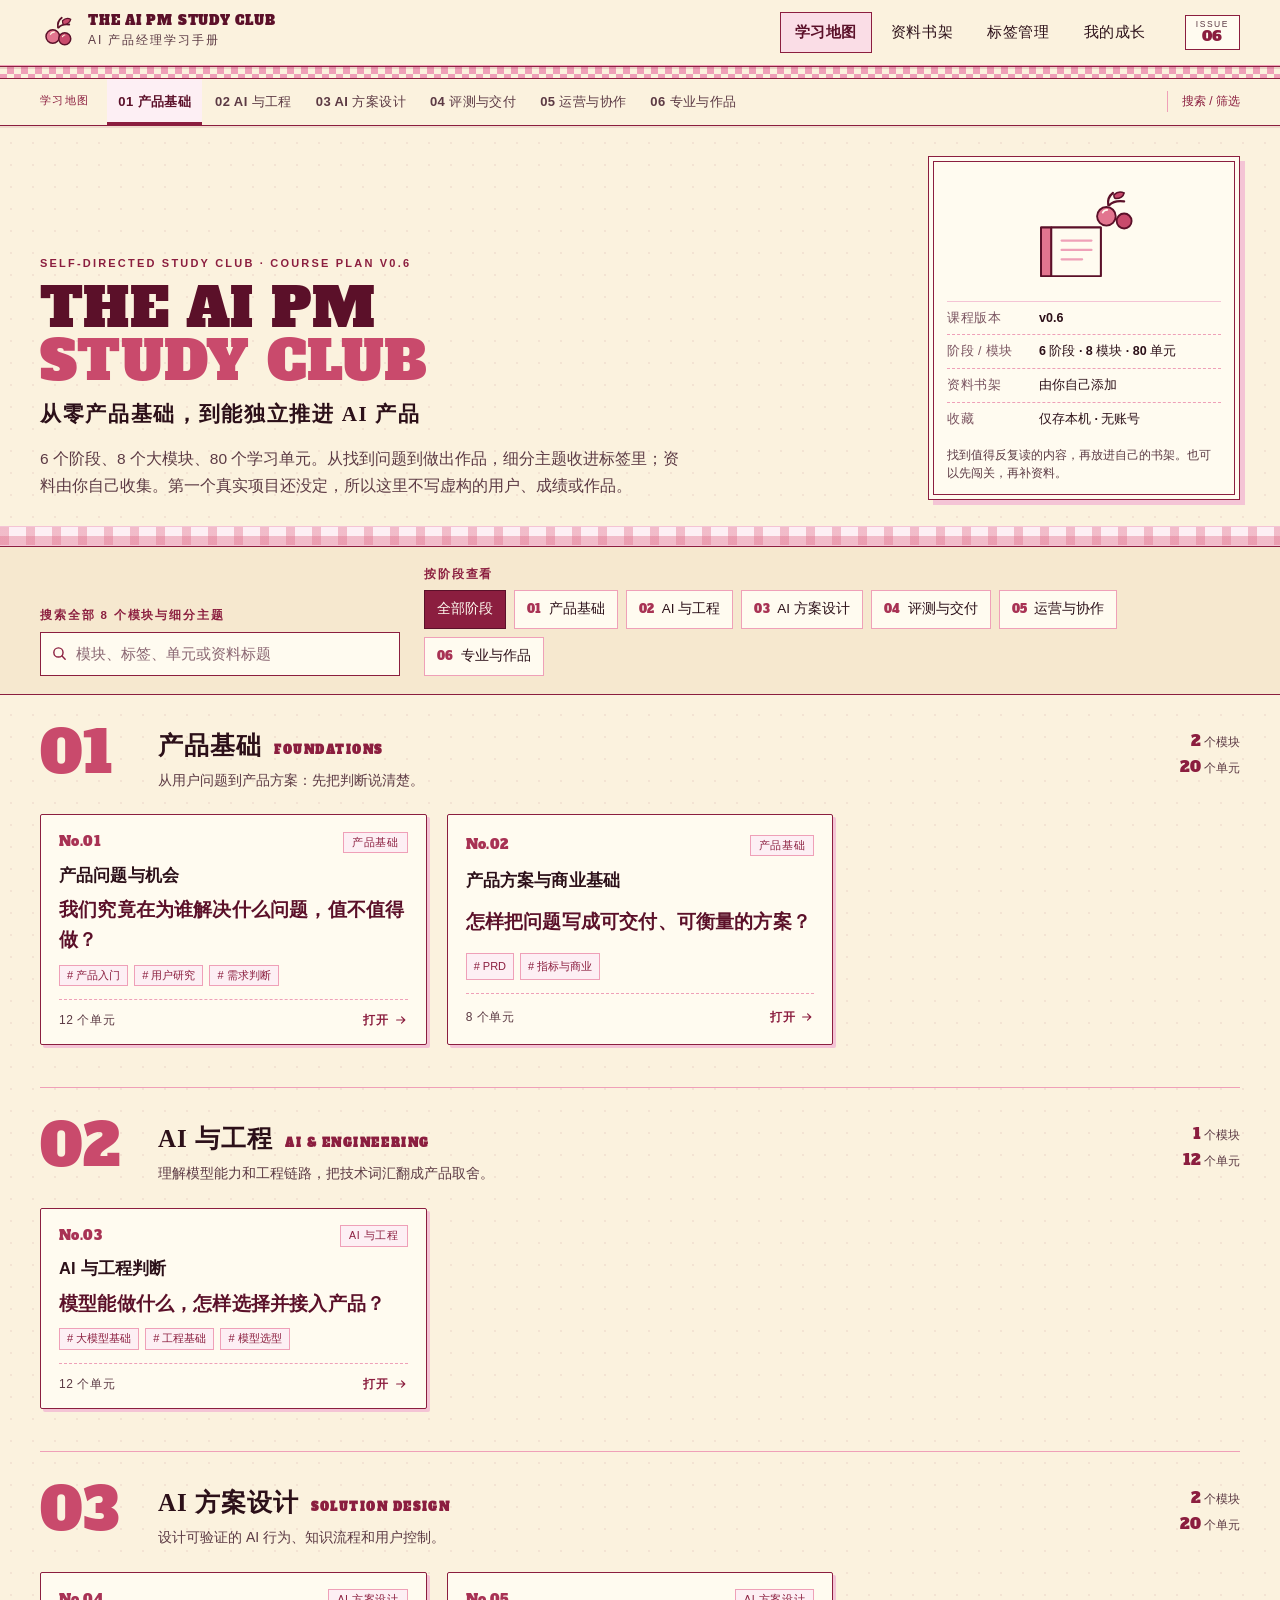
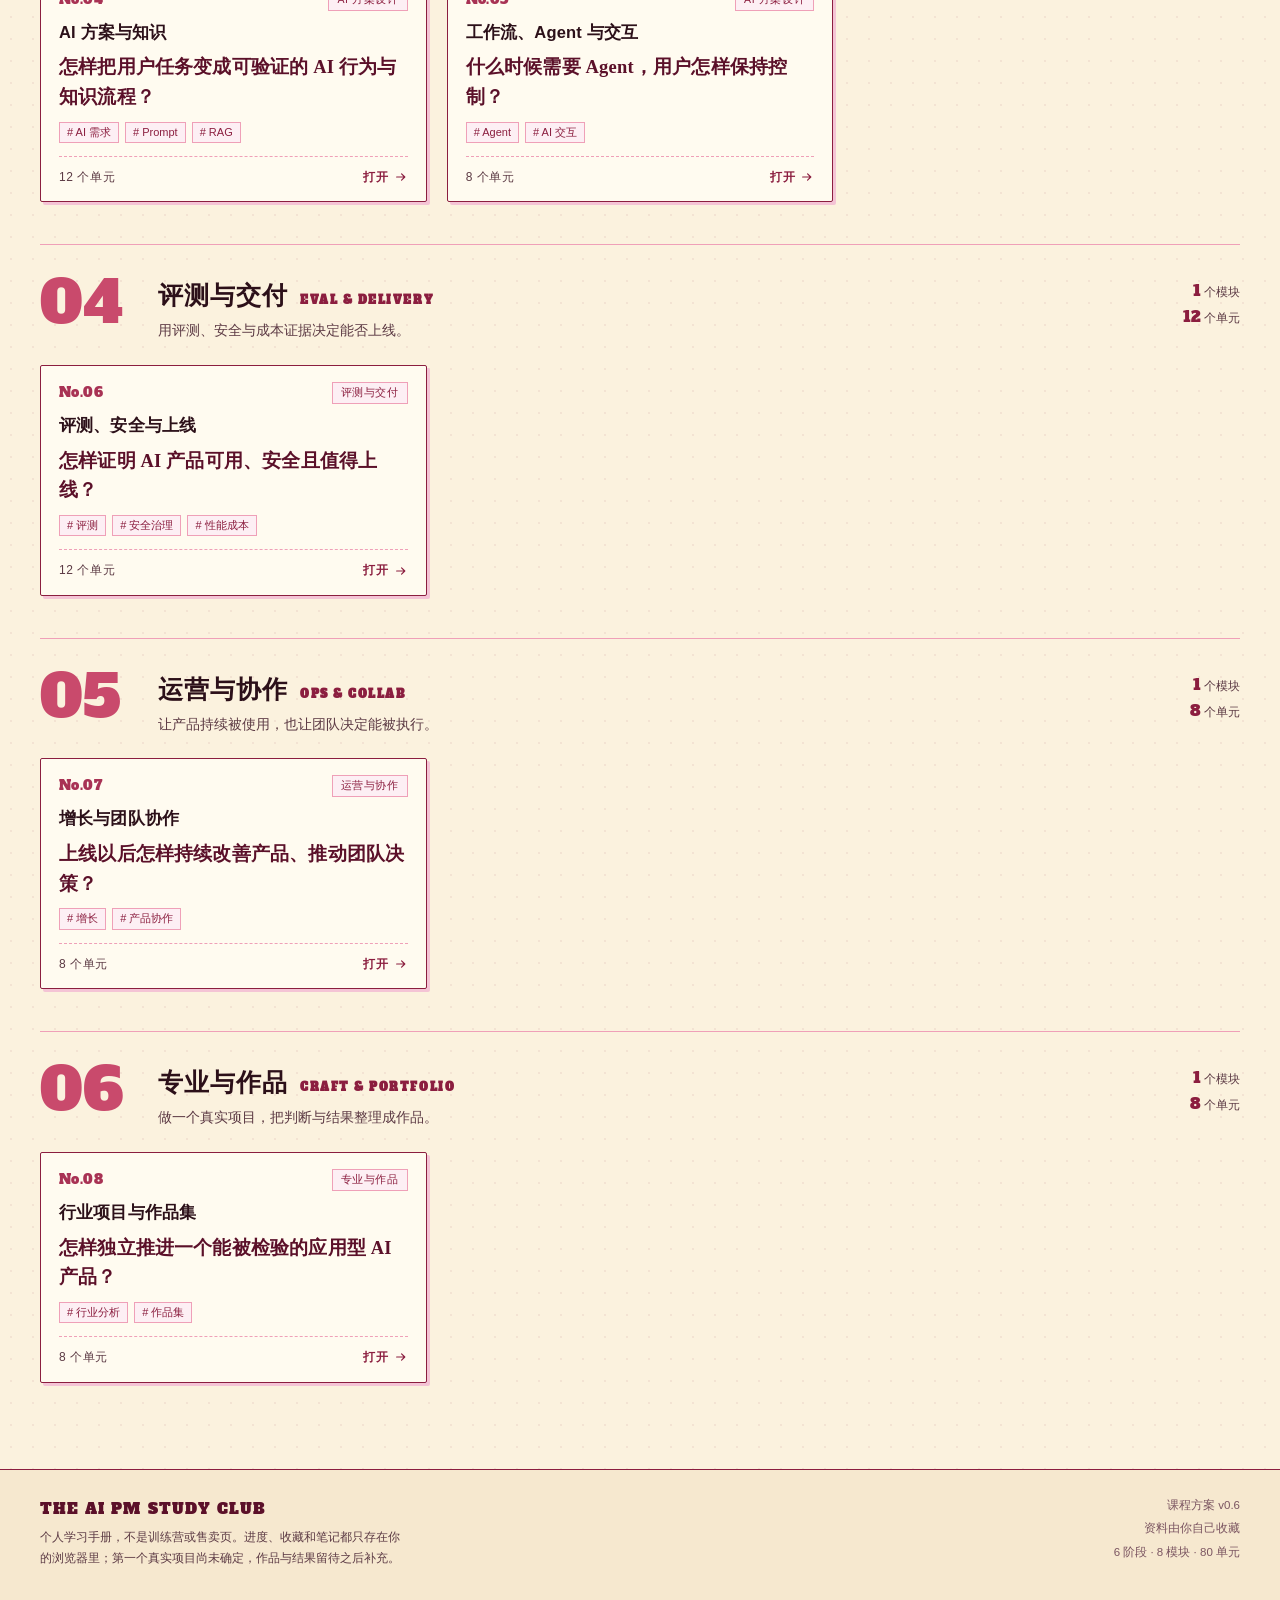
==== index.html @ f2e9d525 "Publish AI PM study site and GitHub resource sync" ====
<!DOCTYPE html>
<html lang="zh-CN">
<head>
<meta charset="utf-8">
<meta name="viewport" content="width=device-width, initial-scale=1">
<title>学习地图 · AI 产品经理学习手册</title>
<meta name="description" content="从零产品基础到能独立推进应用型 AI 产品的个人学习路径：6 个阶段、8 个模块、80 个学习单元。">
<link rel="preconnect" href="https://fonts.googleapis.com">
<link rel="preconnect" href="https://fonts.gstatic.com" crossorigin>
<link href="https://fonts.googleapis.com/css2?family=Alfa+Slab+One&display=swap" rel="stylesheet">
<link rel="stylesheet" href="styles.css">
</head>
<body data-page="map">
<a class="skip-link" href="#map-main">跳到学习地图</a>

<header class="topbar">
  <div class="wrap topbar-inner">
    <a class="brand" href="index.html">
      <svg class="brand-mark" viewBox="0 0 48 48" aria-hidden="true" focusable="false">
        <path d="M24 18c-1-6 1-10 5-13" fill="none" stroke="#5B1029" stroke-width="2.4" stroke-linecap="round"/>
        <path d="M25 18c3-4 7-5 14-4" fill="none" stroke="#5B1029" stroke-width="2.4" stroke-linecap="round"/>
        <path d="M30 9c3-3 7-4 11-2-1 4-5 7-9 7-1 0-2 0-2-5z" fill="#C94A6C" stroke="#5B1029" stroke-width="1.6" stroke-linejoin="round"/>
        <circle cx="17" cy="30" r="9" fill="#E2758F" stroke="#5B1029" stroke-width="2"/>
        <circle cx="33" cy="33" r="8" fill="#C94A6C" stroke="#5B1029" stroke-width="2"/>
        <path d="M14 27c1-2 3-3 5-3" fill="none" stroke="#FBF2DE" stroke-width="1.8" stroke-linecap="round"/>
        <path d="M30 30c1-1 2-2 3-2" fill="none" stroke="#FBF2DE" stroke-width="1.6" stroke-linecap="round"/>
      </svg>
      <span class="brand-text">
        <span class="brand-en">THE AI PM STUDY CLUB</span>
        <span class="brand-cn">AI 产品经理学习手册</span>
      </span>
    </a>
    <nav class="nav" aria-label="主导航">
      <a class="nav-link" href="index.html" aria-current="page">学习地图</a>
      <a class="nav-link" href="library.html">资料书架</a>
      <a class="nav-link" href="library.html#tag-manager">标签管理</a>
      <a class="nav-link" href="growth.html">我的成长</a>
    </nav>
    <p class="issue-tag"><span>ISSUE</span><span>06</span></p>
  </div>
</header>

<div class="checker" role="presentation"></div>

<nav class="subnav" aria-label="学习地图分区">
  <div class="wrap subnav-inner">
    <p class="subnav-label">学习地图</p>
    <div class="subnav-links">
      <a class="subnav-link" href="#stage-1" data-spy="stage-1" data-jump-stage="1">01 产品基础</a>
      <a class="subnav-link" href="#stage-2" data-spy="stage-2" data-jump-stage="2">02 AI 与工程</a>
      <a class="subnav-link" href="#stage-3" data-spy="stage-3" data-jump-stage="3">03 AI 方案设计</a>
      <a class="subnav-link" href="#stage-4" data-spy="stage-4" data-jump-stage="4">04 评测与交付</a>
      <a class="subnav-link" href="#stage-5" data-spy="stage-5" data-jump-stage="5">05 运营与协作</a>
      <a class="subnav-link" href="#stage-6" data-spy="stage-6" data-jump-stage="6">06 专业与作品</a>
    </div>
    <a class="subnav-jump" href="#map-controls">搜索 / 筛选</a>
  </div>
</nav>

<div class="masthead">
  <div class="wrap masthead-grid">
    <div>
      <p class="eyebrow">Self-directed study club · course plan v0.6</p>
      <h1>
        <span class="mast-en">THE AI PM<br><em>STUDY CLUB</em></span>
        <span class="mast-cn">从零产品基础，到能独立推进 AI 产品</span>
      </h1>
      <p class="lede">6 个阶段、8 个大模块、80 个学习单元。从找到问题到做出作品，细分主题收进标签里；资料由你自己收集。第一个真实项目还没定，所以这里不写虚构的用户、成绩或作品。</p>
    </div>
    <aside class="issue-card" aria-label="手册信息">
      <div class="issue-art">
        <svg viewBox="0 0 120 120" aria-hidden="true" focusable="false">
          <g stroke="#5B1029" stroke-width="2" stroke-linejoin="round">
            <path d="M14 52h64v52H14z" fill="#FADDE6"/>
            <path d="M14 52h11v52H14z" fill="#E2758F"/>
            <path d="M25 52h53v52H25z" fill="#FFFBF0"/>
          </g>
          <g stroke="#EFA0B8" stroke-width="2.4" stroke-linecap="round">
            <path d="M36 66h32M36 76h32M36 86h22"/>
          </g>
          <g>
            <path d="M86 28c-1-6 1-10 5-13" fill="none" stroke="#5B1029" stroke-width="2.4" stroke-linecap="round"/>
            <path d="M87 28c4-4 9-5 16-4" fill="none" stroke="#5B1029" stroke-width="2.4" stroke-linecap="round"/>
            <path d="M92 17c3-3 7-4 11-2-1 4-5 6-9 6-1 0-2-1-2-4z" fill="#C94A6C" stroke="#5B1029" stroke-width="1.6"/>
            <circle cx="84" cy="40" r="10" fill="#E2758F" stroke="#5B1029" stroke-width="2"/>
            <circle cx="103" cy="45" r="8" fill="#C94A6C" stroke="#5B1029" stroke-width="2"/>
            <path d="M80 36c1-2 3-3 5-3" fill="none" stroke="#FFFBF0" stroke-width="1.8" stroke-linecap="round"/>
          </g>
        </svg>
      </div>
      <dl class="issue-rows">
        <div class="issue-row"><dt>课程版本</dt><dd>v0.6</dd></div>
        <div class="issue-row"><dt>阶段 / 模块</dt><dd>6 阶段 · 8 模块 · 80 单元</dd></div>
        <div class="issue-row"><dt>资料书架</dt><dd>由你自己添加</dd></div>
        <div class="issue-row"><dt>收藏</dt><dd>仅存本机 · 无账号</dd></div>
      </dl>
      <p class="issue-foot">找到值得反复读的内容，再放进自己的书架。也可以先闯关，再补资料。</p>
    </aside>
  </div>
</div>

<div class="gingham" role="presentation"></div>

<div class="controls" id="map-controls">
  <div class="wrap controls-grid">
    <div>
      <label class="field-label" for="map-search">搜索全部 8 个模块与细分主题</label>
      <div class="search-shell">
        <svg class="od-icon" viewBox="0 0 24 24" fill="none" stroke="currentColor" stroke-width="2" aria-hidden="true" focusable="false"><circle cx="10.5" cy="10.5" r="6.5"/><path d="m15.6 15.6 4.4 4.4" stroke-linecap="round"/></svg>
        <input id="map-search" type="search" placeholder="模块、标签、单元或资料标题" autocomplete="off" aria-describedby="map-search-hint">
        <button type="button" class="clear-btn" id="map-clear" hidden>清除</button>
      </div>
      <span class="sr-only" id="map-search-hint">搜索范围是全部六个阶段的 8 个模块及主题标签，不受当前阶段筛选影响。</span>
    </div>
    <div>
      <p class="field-label" id="stage-rail-label">按阶段查看</p>
      <div class="chips" id="stage-rail" role="group" aria-labelledby="stage-rail-label">
        <button type="button" class="chip" data-stage="all" aria-pressed="true">全部阶段</button>
        <button type="button" class="chip" data-stage="1" aria-pressed="false"><span class="chip-no">01</span>产品基础</button>
        <button type="button" class="chip" data-stage="2" aria-pressed="false"><span class="chip-no">02</span>AI 与工程</button>
        <button type="button" class="chip" data-stage="3" aria-pressed="false"><span class="chip-no">03</span>AI 方案设计</button>
        <button type="button" class="chip" data-stage="4" aria-pressed="false"><span class="chip-no">04</span>评测与交付</button>
        <button type="button" class="chip" data-stage="5" aria-pressed="false"><span class="chip-no">05</span>运营与协作</button>
        <button type="button" class="chip" data-stage="6" aria-pressed="false"><span class="chip-no">06</span>专业与作品</button>
      </div>
    </div>
  </div>
</div>

<main id="map-main" class="map-region">
  <div class="wrap">
    <p class="sr-only" role="status" aria-live="polite" id="map-status"></p>
    <div id="map-body"></div>
  </div>
</main>

<footer class="site-foot">
  <div class="wrap foot-grid">
    <div>
      <p class="foot-brand">The AI PM Study Club</p>
      <p class="foot-copy">个人学习手册，不是训练营或售卖页。进度、收藏和笔记都只存在你的浏览器里；第一个真实项目尚未确定，作品与结果留待之后补充。</p>
    </div>
    <div class="foot-meta">
      <span>课程方案 v0.6</span>
      <span>资料由你自己收藏</span>
      <span>6 阶段 · 8 模块 · 80 单元</span>
    </div>
  </div>
</footer>

<dialog class="module-dialog" id="module-dialog" aria-labelledby="dlg-title"></dialog>

<script src="data.js"></script>
<script src="course-compact.js"></script>
<script src="public-data.js"></script>
<script src="app.js"></script>
</body>
</html>
---- styles.css ----
/* OD-LAYOUT-PRIMITIVES v1 — structure only: display, flex/grid, overflow, wrapping, ratio, geometry.
   Put this @layer first; product CSS outside the layer wins ordinary layout rules.
   Native hidden and closed-dialog states take precedence over component display rules. */
@layer od-layout {
  [hidden]:not([hidden="until-found" i]) { display: none !important; }
  dialog:not([open]) { display: none !important; }

  :where(.od-stack,.od-row,.od-row-top,.od-cluster,.od-grid,.od-field,.od-stat,.od-cell,.od-tile) > :where(*) { min-width: 0; }

  /* containers */
  .od-stack   { display: flex; flex-direction: column; gap: var(--od-gap, 8px); }
  .od-row     { display: flex; align-items: center; gap: var(--od-gap, 8px); }
  .od-row-top { display: flex; align-items: flex-start; gap: var(--od-gap, 8px); }
  .od-cluster { display: flex; flex-wrap: wrap; align-items: center; gap: var(--od-gap, 8px); }
  .od-fill    { flex: 1 1 0; min-width: 0; }
  .od-fixed   { flex: none; }
  .od-grid    { display: grid; gap: var(--od-gap, 12px); grid-template-columns: repeat(var(--od-cols, 3), minmax(0, 1fr)); }

  /* stacked information: each piece is its own line — never sibling inline spans */
  .od-stat, .od-field, .od-cell { display: grid; gap: var(--od-gap, 2px); }
  :where(.od-stat,.od-field,.od-cell) > :where(*) { display: block; }
  .od-tile { display: grid; grid-template-rows: auto 1fr; }
  :where(.od-tile) > :where(*) { display: block; }

  .od-media { display: block; width: 100%; height: auto; aspect-ratio: var(--od-ratio, auto); }
  .od-media-cover { object-fit: cover; }

  .od-icon { display: inline-block; inline-size: var(--od-icon-size, 1em); block-size: var(--od-icon-size, 1em); flex: none; }

  .od-truncate { display: block; max-width: 100%; overflow: hidden; white-space: nowrap; text-overflow: ellipsis; }
  .od-clamp-2, .od-clamp-3 { display: -webkit-box; -webkit-box-orient: vertical; overflow: hidden; overflow-wrap: anywhere; }
  .od-clamp-2 { -webkit-line-clamp: 2; }
  .od-clamp-3 { -webkit-line-clamp: 3; }
  .od-lines-2 { min-height: calc(2 * 1.4em); }
  .od-nowrap  { white-space: nowrap; }
  .od-keep    { word-break: keep-all; overflow-wrap: anywhere; }

  .od-screen { display: grid; grid-template-rows: auto minmax(0, 1fr) auto; height: 100%; }
  .od-scroll { overflow-y: auto; overscroll-behavior: contain; min-height: 0; }

  .od-rail { display: flex; gap: var(--od-gap, 8px); overflow-x: auto; scroll-snap-type: x proximity; scrollbar-width: none;
             padding-inline: var(--od-rail-pad, 16px); scroll-padding-inline: var(--od-rail-pad, 16px); }
  .od-rail::-webkit-scrollbar { display: none; }
  :where(.od-rail) > :where(*) { flex: none; scroll-snap-align: start; }
  :where(.od-rail) > :where(:last-child) { margin-inline-end: var(--od-rail-pad, 16px); }

  .od-spacer { flex: none; visibility: hidden; pointer-events: none; }
  .od-touch  { min-width: 44px; min-height: 44px; }
}
:root [hidden]:where(:not([hidden="until-found" i])) { display: none; }
/* /OD-LAYOUT-PRIMITIVES v1 */

/* ============================================================
   THE AI PM STUDY CLUB — pink American-retro study annual
   ============================================================ */

:root {
  --paper: #FBF2DE;
  --paper-light: #FFFBF0;
  --paper-deep: #F6E8CF;
  --pink-50: #FDEFF4;
  --pink-100: #FADDE6;
  --pink-200: #F4C4D5;
  --pink-300: #EFA0B8;
  --pink-400: #E2758F;
  --pink-500: #C94A6C;
  --pink-ink: #A83254;
  --cherry: #8B1E3F;
  --cherry-deep: #5B1029;
  --ink: #2C1019;
  --ink-soft: #5C3A44;
  --ink-faint: #7B5561;

  --font-display: "Alfa Slab One", "Rockwell", "Georgia", serif;
  --font-serif-cn: "Songti SC", "STSong", "Noto Serif SC", "SimSun", serif;
  --font-body: "PingFang SC", "Hiragino Sans GB", "Microsoft YaHei", "Noto Sans SC", "Helvetica Neue", Arial, sans-serif;

  --shadow-card: 3px 3px 0 var(--pink-200);
  --shadow-card-hover: 6px 6px 0 var(--pink-300);
  --line: 1px solid var(--cherry);
  --line-soft: 1px solid var(--pink-200);
  --maxw: 1360px;
  --pad: 40px;
}

*,
*::before,
*::after { box-sizing: border-box; }

html { -webkit-text-size-adjust: 100%; }

body {
  margin: 0;
  background-color: var(--paper);
  background-image: radial-gradient(rgba(139, 30, 63, 0.07) 1px, transparent 1px);
  background-size: 22px 22px;
  color: var(--ink);
  font-family: var(--font-body);
  font-size: 16px;
  line-height: 1.7;
  letter-spacing: 0;
}

body.is-locked { overflow: hidden; }

img, svg { max-width: 100%; }
h1, h2, h3, h4, p, ol, ul, dl, dd, figure { margin: 0; }
ol, ul { padding: 0; list-style: none; }
button { font: inherit; color: inherit; }
a { color: var(--cherry); text-underline-offset: 3px; }

::selection { background: var(--pink-200); color: var(--cherry-deep); }

:focus-visible {
  outline: 3px solid var(--cherry-deep);
  outline-offset: 2px;
}

.wrap {
  width: 100%;
  max-width: var(--maxw);
  margin: 0 auto;
  padding: 0 var(--pad);
}

.skip-link {
  position: absolute;
  left: 16px;
  top: -60px;
  z-index: 80;
  background: var(--cherry);
  color: var(--paper);
  padding: 10px 18px;
  text-decoration: none;
  font-size: 14px;
}
.skip-link:focus { top: 12px; }

/* ---------- top bar ---------- */

.topbar {
  position: sticky;
  top: 0;
  z-index: 40;
  background: var(--paper);
  border-bottom: var(--line);
  box-shadow: 0 2px 0 rgba(139, 30, 63, 0.14);
}

.topbar-inner {
  display: flex;
  align-items: center;
  gap: 24px;
  padding-top: 12px;
  padding-bottom: 12px;
  border-bottom: 1px solid var(--pink-300);
}

.brand {
  display: flex;
  align-items: center;
  gap: 12px;
  margin-right: auto;
  text-decoration: none;
  color: var(--ink);
}

.brand-mark { width: 36px; height: 36px; flex: none; }

.brand-text { display: grid; gap: 1px; }
.brand-en {
  font-family: var(--font-display);
  font-size: 13px;
  line-height: 1.1;
  letter-spacing: 0.06em;
  color: var(--cherry-deep);
}
.brand-cn {
  font-size: 12px;
  letter-spacing: 0.16em;
  color: var(--ink-soft);
}

.nav { display: flex; align-items: center; gap: 4px; }

.nav-link {
  display: inline-block;
  padding: 7px 14px;
  font-size: 14.5px;
  font-weight: 550;
  letter-spacing: 0.04em;
  color: var(--ink);
  text-decoration: none;
  border: 1px solid transparent;
}
.nav-link:hover { background: var(--pink-50); border-color: var(--pink-200); }
.nav-link[aria-current="page"] {
  background: var(--pink-100);
  border-color: var(--cherry);
  color: var(--cherry-deep);
  font-weight: 650;
}

.issue-tag {
  display: grid;
  justify-items: center;
  gap: 0;
  border: var(--line);
  background: var(--paper-light);
  padding: 4px 10px 5px;
  line-height: 1.05;
}
.issue-tag span:first-child {
  font-size: 8.5px;
  letter-spacing: 0.18em;
  color: var(--ink-soft);
}
.issue-tag span:last-child {
  font-family: var(--font-display);
  font-size: 14px;
  color: var(--cherry);
}

/* ---------- sticky section nav ---------- */

.subnav {
  position: sticky;
  top: var(--topbar-h, 61px);
  z-index: 35;
  background: rgba(251, 242, 222, 0.97);
  border-bottom: var(--line);
  box-shadow: 0 2px 0 rgba(139, 30, 63, 0.1);
  backdrop-filter: blur(4px);
}

.subnav-inner {
  display: flex;
  align-items: center;
  gap: 18px;
  min-height: 46px;
}

.subnav-label {
  flex: none;
  font-family: var(--font-display);
  font-size: 11px;
  letter-spacing: 0.12em;
  text-transform: uppercase;
  color: var(--cherry);
  white-space: nowrap;
}

.subnav-links {
  display: flex;
  align-items: center;
  gap: 2px;
  flex: 1 1 auto;
  min-width: 0;
  overflow-x: auto;
  scrollbar-width: none;
}
.subnav-links::-webkit-scrollbar { display: none; }

.subnav-link {
  display: inline-flex;
  align-items: center;
  gap: 6px;
  padding: 12px 11px 9px;
  border-bottom: 3px solid transparent;
  font-size: 13px;
  font-weight: 550;
  letter-spacing: 0.03em;
  color: var(--ink-soft);
  text-decoration: none;
  white-space: nowrap;
}
.subnav-link:hover { color: var(--cherry-deep); background: var(--pink-50); }
.subnav-link[aria-current] {
  color: var(--cherry-deep);
  font-weight: 650;
  border-bottom-color: var(--cherry);
  background: var(--pink-50);
}

.subnav-count {
  font-family: var(--font-display);
  font-size: 10px;
  color: var(--pink-ink);
  letter-spacing: 0.04em;
}

.subnav-note {
  flex: none;
  margin-left: auto;
  font-size: 11.5px;
  letter-spacing: 0.05em;
  color: var(--ink-faint);
  white-space: nowrap;
}

.subnav-jump {
  flex: none;
  padding-left: 14px;
  border-left: 1px solid var(--pink-300);
  font-size: 12px;
  color: var(--cherry);
  text-decoration: none;
  white-space: nowrap;
}
.subnav-jump:hover { color: var(--cherry-deep); text-decoration: underline; }

/* anchors clear the sticky bars */
:root { --topbar-h: 61px; --subnav-h: 46px; }
html { scroll-behavior: smooth; }
#map-controls,
#lib-controls,
#fav-section,
#note-section,
#content,
#sources,
#practice,
[id^="stage-"],
[id^="type-"] {
  scroll-margin-top: calc(var(--topbar-h, 61px) + var(--subnav-h, 46px) + 18px);
}

/* ---------- decorative bands ---------- */

.checker {
  height: 12px;
  background: repeating-conic-gradient(var(--pink-300) 0% 25%, var(--paper) 0% 50%) 0 0 / 14px 14px;
  border-bottom: var(--line);
}

.stripe {
  height: 8px;
  background: repeating-linear-gradient(
    -45deg,
    var(--pink-200) 0 6px,
    var(--paper) 6px 12px
  );
  border-top: var(--line-soft);
  border-bottom: var(--line-soft);
}

.gingham {
  height: 20px;
  background-color: var(--pink-50);
  background-image:
    repeating-linear-gradient(90deg, rgba(226, 117, 143, 0.42) 0 9px, transparent 9px 26px),
    repeating-linear-gradient(0deg, rgba(226, 117, 143, 0.42) 0 9px, transparent 9px 26px);
  border-top: var(--line-soft);
  border-bottom: var(--line-soft);
}

/* ---------- masthead ---------- */

.masthead { padding: 30px 0 26px; }

.masthead-grid {
  display: grid;
  grid-template-columns: minmax(0, 1fr) 312px;
  gap: 44px;
  align-items: end;
}

.eyebrow {
  font-size: 11px;
  font-weight: 650;
  letter-spacing: 0.2em;
  text-transform: uppercase;
  color: var(--cherry);
}

.masthead h1 { margin: 10px 0 0; font-weight: 400; }

.mast-en {
  display: block;
  font-family: var(--font-display);
  font-size: clamp(38px, 4.3vw, 60px);
  line-height: 0.96;
  letter-spacing: 0.005em;
  color: var(--cherry-deep);
  text-transform: uppercase;
}
.mast-en em {
  font-style: normal;
  color: var(--pink-500);
}

.mast-cn {
  display: block;
  margin-top: 12px;
  font-family: var(--font-serif-cn);
  font-weight: 700;
  font-size: 21px;
  line-height: 1.4;
  letter-spacing: 0.08em;
  color: var(--ink);
}

.lede {
  margin-top: 16px;
  max-width: 640px;
  font-size: 15.5px;
  line-height: 1.75;
  color: var(--ink-soft);
}

.issue-card {
  position: relative;
  background: var(--paper-light);
  border: var(--line);
  padding: 18px 18px 16px;
  box-shadow: 5px 5px 0 var(--pink-200);
}
.issue-card::before {
  content: "";
  position: absolute;
  inset: 4px;
  border: 1px solid var(--cherry);
  pointer-events: none;
}
.issue-card > * { position: relative; }

.issue-art {
  display: flex;
  justify-content: center;
  padding: 4px 0 10px;
}
.issue-art svg { width: 112px; height: 112px; }

.issue-rows { border-top: var(--line-soft); }
.issue-row {
  display: grid;
  grid-template-columns: 84px minmax(0, 1fr);
  gap: 8px;
  padding: 7px 0;
  border-bottom: 1px dashed var(--pink-300);
  font-size: 12.5px;
  line-height: 1.5;
}
.issue-row:last-child { border-bottom: 0; }
.issue-row dt {
  color: var(--ink-faint);
  letter-spacing: 0.04em;
}
.issue-row dd { color: var(--ink); font-weight: 550; }

.issue-foot {
  margin-top: 10px;
  font-size: 11.5px;
  line-height: 1.6;
  color: var(--ink-soft);
}

/* ---------- controls ---------- */

.controls {
  background: var(--paper-deep);
  border-top: var(--line);
  border-bottom: var(--line);
  padding: 18px 0;
}

.controls-grid {
  display: grid;
  grid-template-columns: 360px minmax(0, 1fr);
  gap: 24px;
  align-items: end;
}

.field-label {
  display: block;
  margin-bottom: 6px;
  font-size: 11.5px;
  font-weight: 650;
  letter-spacing: 0.16em;
  text-transform: uppercase;
  color: var(--cherry);
}

.search-shell {
  display: flex;
  align-items: center;
  gap: 8px;
  background: var(--paper-light);
  border: var(--line);
  padding: 0 10px;
  height: 44px;
}
.search-shell .od-icon { color: var(--cherry); --od-icon-size: 17px; }
.search-shell input {
  flex: 1 1 auto;
  min-width: 0;
  border: 0;
  background: transparent;
  font: inherit;
  font-size: 14.5px;
  color: var(--ink);
  padding: 10px 0;
}
.search-shell input::placeholder { color: #8A6672; }
.search-shell input:focus { outline: none; }
.search-shell:focus-within {
  outline: 3px solid var(--cherry-deep);
  outline-offset: 2px;
}
.search-shell input::-webkit-search-cancel-button { -webkit-appearance: none; appearance: none; }

.clear-btn {
  border: 0;
  background: transparent;
  color: var(--cherry);
  font-size: 12.5px;
  font-weight: 600;
  padding: 6px 4px;
  cursor: pointer;
  text-decoration: underline;
  text-underline-offset: 3px;
  white-space: nowrap;
}
.clear-btn:hover { color: var(--cherry-deep); }

.chips {
  display: flex;
  flex-wrap: wrap;
  gap: 8px;
}

.chip {
  display: inline-flex;
  align-items: baseline;
  gap: 7px;
  background: var(--paper-light);
  border: 1px solid var(--pink-300);
  padding: 7px 12px;
  font-size: 13.5px;
  color: var(--ink);
  cursor: pointer;
  transition: background 160ms ease-out, border-color 160ms ease-out, transform 160ms ease-out;
}
.chip .chip-no {
  font-family: var(--font-display);
  font-size: 11px;
  color: var(--pink-ink);
  letter-spacing: 0.04em;
}
.chip:hover { border-color: var(--cherry); background: var(--pink-100); }
.chip[aria-pressed="true"] {
  background: var(--cherry);
  border-color: var(--cherry-deep);
  color: var(--paper-light);
}
.chip[aria-pressed="true"] .chip-no { color: var(--pink-200); }

/* ---------- course map ---------- */

.map-region { padding-bottom: 24px; }

.result-bar {
  display: flex;
  align-items: baseline;
  justify-content: space-between;
  gap: 20px;
  padding: 22px 0 4px;
  border-bottom: var(--line);
}
.result-title {
  font-family: var(--font-serif-cn);
  font-size: 19px;
  font-weight: 700;
  letter-spacing: 0.02em;
}
.result-count {
  font-size: 13px;
  color: var(--ink-soft);
  letter-spacing: 0.04em;
}

.stage-section { padding: 34px 0 42px; }
.stage-section + .stage-section { border-top: 1px solid var(--pink-300); }

.stage-head {
  display: grid;
  grid-template-columns: 96px minmax(0, 1fr) auto;
  gap: 22px;
  align-items: start;
  margin-bottom: 22px;
}

.stage-no {
  font-family: var(--font-display);
  font-size: 58px;
  line-height: 0.82;
  color: var(--pink-500);
  letter-spacing: 0.01em;
}

.stage-body h2 {
  display: flex;
  flex-wrap: wrap;
  align-items: baseline;
  gap: 12px;
  font-family: var(--font-serif-cn);
  font-size: 25px;
  font-weight: 700;
  line-height: 1.35;
  letter-spacing: 0.04em;
}
.stage-en {
  font-family: var(--font-display);
  font-size: 11px;
  letter-spacing: 0.14em;
  color: var(--cherry);
  text-transform: uppercase;
}
.stage-blurb {
  margin-top: 6px;
  max-width: 62ch;
  font-size: 14px;
  line-height: 1.7;
  color: var(--ink-soft);
}

.stage-count {
  display: grid;
  gap: 2px;
  justify-items: end;
  font-size: 12px;
  line-height: 1.6;
  color: var(--ink-soft);
  white-space: nowrap;
}
.stage-count strong {
  font-family: var(--font-display);
  font-size: 15px;
  font-weight: 400;
  color: var(--cherry);
}

.module-grid {
  display: grid;
  grid-template-columns: repeat(auto-fill, minmax(320px, 1fr));
  gap: 20px;
}

.module-card {
  display: grid;
  gap: 9px;
  width: 100%;
  text-align: left;
  background: var(--paper-light);
  border: var(--line);
  border-radius: 2px;
  padding: 16px 18px 14px;
  cursor: pointer;
  box-shadow: var(--shadow-card);
  transition: transform 180ms ease-out, box-shadow 180ms ease-out, background 180ms ease-out;
}
.module-card > * { display: block; }
.module-card:hover {
  transform: translate(-1px, -1px);
  box-shadow: var(--shadow-card-hover);
  background: #FFFDF7;
}
.module-card:focus-visible { outline: 3px solid var(--cherry-deep); outline-offset: 3px; }
a.module-card { color: inherit; text-decoration: none; }

.card-top {
  display: flex;
  align-items: center;
  justify-content: space-between;
  gap: 10px;
  font-size: 11px;
  letter-spacing: 0.08em;
  color: var(--ink-faint);
}
.card-no {
  font-family: var(--font-display);
  font-size: 13px;
  letter-spacing: 0.03em;
  color: var(--pink-ink);
}
.card-stage {
  border: 1px solid var(--pink-300);
  background: var(--pink-50);
  padding: 1px 8px;
  font-size: 10.5px;
  letter-spacing: 0.06em;
  color: var(--cherry);
}

.card-title {
  font-size: 16.5px;
  font-weight: 650;
  line-height: 1.5;
  letter-spacing: 0.01em;
  color: var(--ink);
}

.card-question {
  font-family: var(--font-serif-cn);
  font-size: 18.5px;
  font-weight: 600;
  line-height: 1.6;
  letter-spacing: 0.01em;
  color: var(--cherry-deep);
}
.card-tags, .mp-topic-tags, .source-tags-on-card { display: flex; flex-wrap: wrap; gap: 6px; }
.card-tags span, .mp-topic-tags span, .source-tag {
  display: inline-flex; align-items: center; gap: 5px;
  border: 1px solid var(--pink-300); background: var(--pink-50);
  padding: 2px 7px; color: var(--cherry); font-size: 11px; line-height: 1.4;
}
.mp-topic-tags { margin: 12px 0; }

.card-foot {
  display: flex;
  align-items: center;
  justify-content: space-between;
  gap: 12px;
  margin-top: 4px;
  padding-top: 10px;
  border-top: 1px dashed var(--pink-300);
  font-size: 12px;
  color: var(--ink-soft);
  letter-spacing: 0.05em;
}
.card-open {
  display: inline-flex;
  align-items: center;
  gap: 5px;
  color: var(--cherry);
  font-weight: 600;
  white-space: nowrap;
}
.card-open .od-icon { --od-icon-size: 14px; }

.card-match {
  display: block;
  font-size: 12px;
  line-height: 1.6;
  color: var(--ink-soft);
  border-left: 2px solid var(--pink-400);
  padding-left: 8px;
}
.card-match b { color: var(--cherry); font-weight: 650; }

/* ---------- empty / no result ---------- */

.empty-block {
  border: var(--line);
  background: var(--paper-light);
  padding: 32px 28px;
  text-align: center;
  box-shadow: 5px 5px 0 var(--pink-100);
}
.empty-block h3 {
  font-family: var(--font-serif-cn);
  font-size: 20px;
  letter-spacing: 0.03em;
}
.empty-block p {
  margin: 8px auto 0;
  max-width: 52ch;
  font-size: 14px;
  line-height: 1.7;
  color: var(--ink-soft);
}
.empty-block .btn { margin-top: 18px; }

/* ---------- buttons ---------- */

.btn {
  display: inline-flex;
  align-items: center;
  justify-content: center;
  gap: 8px;
  border: 1px solid var(--cherry-deep);
  background: var(--cherry);
  color: var(--paper-light);
  font-size: 14px;
  font-weight: 600;
  letter-spacing: 0.05em;
  padding: 10px 18px;
  cursor: pointer;
  text-decoration: none;
  transition: background 160ms ease-out, transform 160ms ease-out;
}
.btn:hover { background: var(--cherry-deep); }
.btn:active { transform: translateY(1px); }

.btn-ghost {
  background: transparent;
  color: var(--cherry);
  border-color: var(--cherry);
}
.btn-ghost:hover { background: var(--pink-100); color: var(--cherry-deep); }

.btn-quiet {
  background: transparent;
  border-color: var(--pink-300);
  color: var(--ink-soft);
}
.btn-quiet:hover { background: var(--paper-deep); color: var(--cherry-deep); border-color: var(--cherry); }

.btn[disabled] { opacity: 0.45; cursor: not-allowed; }

/* ---------- module dialog ---------- */

dialog.module-dialog {
  width: min(940px, calc(100vw - 48px));
  max-width: none;
  max-height: min(88vh, 940px);
  margin: auto;
  padding: 0;
  border: 0;
  background: transparent;
  color: var(--ink);
  overflow: visible;
}
dialog.module-dialog::backdrop {
  background: rgba(44, 16, 25, 0.58);
}

.dlg-shell {
  position: relative;
  display: grid;
  grid-template-rows: auto auto minmax(0, 1fr) auto;
  max-height: min(88vh, 940px);
  background: var(--paper);
  border: 2px solid var(--cherry);
  padding: 4px;
  box-shadow: 10px 10px 0 rgba(91, 16, 41, 0.28);
}
.dlg-shell::after {
  content: "";
  position: absolute;
  inset: 3px;
  border: 1px solid var(--cherry);
  pointer-events: none;
}

.module-dialog[open] .dlg-shell { animation: dlg-in 200ms ease-out both; }

@keyframes dlg-in {
  from { opacity: 0; transform: translateY(10px); }
  to { opacity: 1; transform: none; }
}

.dlg-head {
  position: relative;
  padding: 20px 26px 16px;
  background: var(--pink-50);
  border-bottom: 2px solid var(--cherry);
}

.dlg-top {
  display: flex;
  align-items: flex-start;
  justify-content: space-between;
  gap: 16px;
}

.dlg-kicker {
  font-size: 11.5px;
  font-weight: 650;
  letter-spacing: 0.14em;
  text-transform: uppercase;
  color: var(--cherry);
}

.icon-btn {
  display: inline-flex;
  align-items: center;
  justify-content: center;
  width: 34px;
  height: 34px;
  flex: none;
  background: var(--paper-light);
  border: 1px solid var(--cherry);
  color: var(--cherry);
  cursor: pointer;
}
.icon-btn:hover { background: var(--cherry); color: var(--paper-light); }
.icon-btn .od-icon { --od-icon-size: 16px; }

.dlg-title {
  margin-top: 6px;
  font-family: var(--font-serif-cn);
  font-size: 27px;
  font-weight: 700;
  line-height: 1.4;
  letter-spacing: 0.03em;
  color: var(--cherry-deep);
}

.dlg-question {
  margin-top: 6px;
  font-family: var(--font-serif-cn);
  font-size: 17px;
  line-height: 1.65;
  color: var(--ink);
}

.dlg-meta {
  display: flex;
  flex-wrap: wrap;
  align-items: center;
  gap: 10px;
  margin-top: 14px;
}

.meta-pill {
  border: 1px solid var(--pink-300);
  background: var(--paper-light);
  padding: 3px 10px;
  font-size: 12px;
  letter-spacing: 0.06em;
  color: var(--ink-soft);
  white-space: nowrap;
}

.fav-btn {
  display: inline-flex;
  align-items: center;
  gap: 7px;
  border: 1px solid var(--cherry);
  background: var(--paper-light);
  color: var(--cherry);
  font-size: 12.5px;
  font-weight: 650;
  letter-spacing: 0.05em;
  padding: 5px 12px;
  cursor: pointer;
}
.fav-btn .od-icon { --od-icon-size: 15px; }
.fav-btn:hover { background: var(--pink-100); }
.fav-btn[aria-pressed="true"] {
  background: var(--cherry);
  color: var(--paper-light);
  border-color: var(--cherry-deep);
}
.fav-btn[aria-pressed="true"]:hover { background: var(--cherry-deep); }

.tabs {
  display: flex;
  gap: 2px;
  padding: 0 22px;
  background: var(--paper-light);
  border-bottom: 1px solid var(--cherry);
}

.tab {
  border: 0;
  background: transparent;
  padding: 12px 16px 11px;
  font-size: 14px;
  font-weight: 600;
  letter-spacing: 0.06em;
  color: var(--ink-soft);
  cursor: pointer;
  border-bottom: 3px solid transparent;
  margin-bottom: -1px;
}
.tab:hover { color: var(--cherry-deep); background: var(--pink-50); }
.tab[aria-selected="true"] {
  color: var(--cherry-deep);
  border-bottom-color: var(--cherry);
  background: var(--pink-50);
}

.dlg-body {
  overflow-y: auto;
  overscroll-behavior: contain;
  min-height: 0;
  padding: 22px 26px 26px;
}

.panel-intro {
  font-size: 13px;
  line-height: 1.7;
  color: var(--ink-soft);
  padding-bottom: 14px;
}

.panel-label {
  font-size: 11.5px;
  font-weight: 650;
  letter-spacing: 0.16em;
  text-transform: uppercase;
  color: var(--cherry);
  margin-bottom: 10px;
}

.unit-list { display: grid; gap: 0; margin-bottom: 22px; border-top: 1px solid var(--pink-200); }
.unit-list li {
  display: grid;
  grid-template-columns: 40px minmax(0, 1fr);
  gap: 12px;
  align-items: baseline;
  padding: 11px 2px;
  border-bottom: 1px solid var(--pink-200);
  font-size: 15px;
  line-height: 1.7;
}
.unit-idx {
  font-family: var(--font-display);
  font-size: 12px;
  color: var(--pink-ink);
  letter-spacing: 0.05em;
}

.fact-grid {
  display: grid;
  grid-template-columns: repeat(2, minmax(0, 1fr));
  gap: 16px;
  margin-bottom: 18px;
}
.fact {
  border: var(--line-soft);
  background: var(--paper-light);
  padding: 14px 16px;
}
.fact h4 {
  font-size: 11.5px;
  font-weight: 650;
  letter-spacing: 0.14em;
  color: var(--cherry);
  margin-bottom: 6px;
}
.fact p { font-size: 14.5px; line-height: 1.7; }

.fact-wide { grid-column: 1 / -1; }

.policy-note {
  margin-top: 18px;
  border-left: 3px solid var(--pink-400);
  padding: 8px 0 8px 14px;
  font-size: 13px;
  line-height: 1.7;
  color: var(--ink-soft);
}
.policy-note b { color: var(--cherry); font-weight: 650; }

/* source rows (dialog + library) */

.source-list { display: grid; gap: 14px; }

.source-card {
  position: relative;
  border: var(--line-soft);
  background: var(--paper-light);
  padding: 15px 16px 14px;
  display: grid;
  gap: 8px;
}
.source-card:hover { border-color: var(--pink-400); }

.source-top {
  display: flex;
  flex-wrap: wrap;
  align-items: center;
  gap: 8px;
}

.badge {
  display: inline-block;
  border: 1px solid var(--cherry);
  padding: 1px 8px;
  font-size: 10.5px;
  font-weight: 650;
  letter-spacing: 0.08em;
  white-space: nowrap;
}
.badge-role { background: var(--cherry); color: var(--paper-light); border-color: var(--cherry-deep); }
.badge-method { background: var(--paper-deep); color: var(--cherry-deep); border-color: var(--pink-400); }
.badge-doc { background: var(--pink-100); color: var(--cherry-deep); border-color: var(--cherry); }
.badge-article { background: var(--pink-400); color: #3A0C1B; border-color: var(--cherry-deep); }
.badge-engagement { background: var(--pink-50); color: var(--cherry-deep); border-color: var(--pink-300); letter-spacing: 0; }

.source-check {
  font-size: 11.5px;
  letter-spacing: 0.04em;
  color: var(--ink-soft);
  margin-left: auto;
  white-space: nowrap;
}
.source-check.warn { color: var(--cherry-deep); font-weight: 600; }

.source-title {
  font-size: 15.5px;
  font-weight: 650;
  line-height: 1.55;
  letter-spacing: 0.01em;
}
.source-title a {
  color: var(--cherry-deep);
  text-decoration: none;
  display: inline-flex;
  align-items: baseline;
  gap: 6px;
  flex-wrap: wrap;
}
.source-title a:hover { color: var(--cherry); text-decoration: underline; text-decoration-thickness: 2px; }
.source-title .od-icon { --od-icon-size: 13px; color: var(--pink-500); }
.source-file-link { border: 0; background: none; padding: 0; color: var(--cherry-deep); font: inherit; cursor: pointer; text-align: left; }
.source-file-link:hover { color: var(--cherry); text-decoration: underline; }

.source-scope { font-size: 13.5px; line-height: 1.7; color: var(--ink-soft); }

.date-grid {
  display: grid;
  grid-template-columns: repeat(3, minmax(0, 1fr));
  gap: 10px;
  padding: 10px 12px;
  background: var(--pink-50);
  border: 1px dashed var(--pink-300);
}
.date-cell { display: grid; gap: 1px; }
.date-cell dt {
  font-size: 10.5px;
  letter-spacing: 0.1em;
  color: var(--ink-faint);
  text-transform: uppercase;
}
.date-cell dd {
  font-size: 12.5px;
  line-height: 1.5;
  color: var(--ink);
  word-break: break-word;
}
.date-cell dd.is-unknown { color: var(--cherry-deep); font-weight: 600; }
.date-cell.is-wide { grid-column: 1 / -1; }
.source-scope b { color: var(--cherry); font-weight: 650; }

.shelf-summary {
  padding: 16px 0 0;
  font-size: 13px;
  color: var(--ink-soft);
  letter-spacing: 0.04em;
}

.source-uses {
  display: flex;
  flex-wrap: wrap;
  gap: 6px;
}
.use-chip {
  font-size: 11.5px;
  border: 1px solid var(--pink-300);
  padding: 0 7px;
  color: var(--ink-soft);
  text-decoration: none;
  background: var(--paper);
}
.use-chip:hover { border-color: var(--cherry); color: var(--cherry-deep); }

details.disclosure { border-top: 1px dashed var(--pink-300); padding-top: 8px; }
details.disclosure summary {
  cursor: pointer;
  font-size: 12px;
  font-weight: 600;
  letter-spacing: 0.04em;
  color: var(--cherry);
  list-style: none;
}
details.disclosure summary::-webkit-details-marker { display: none; }
details.disclosure summary::before { content: "+ "; font-weight: 700; }
details.disclosure[open] summary::before { content: "− "; }
details.disclosure p {
  margin-top: 6px;
  font-size: 12.5px;
  line-height: 1.7;
  color: var(--ink-soft);
}
details.disclosure ul { margin-top: 6px; display: grid; gap: 6px; }
details.disclosure li { font-size: 12.5px; line-height: 1.7; color: var(--ink-soft); }
details.disclosure li b { color: var(--ink); }

/* practice */

.practice-q {
  font-family: var(--font-serif-cn);
  font-size: 18px;
  line-height: 1.75;
  color: var(--ink);
  border: var(--line-soft);
  background: var(--pink-50);
  padding: 18px 20px;
}
.practice-q strong { color: var(--cherry-deep); font-weight: 700; }

.steps { margin: 18px 0; display: grid; gap: 8px; }
.steps li {
  display: grid;
  grid-template-columns: 26px minmax(0, 1fr);
  gap: 10px;
  font-size: 14px;
  line-height: 1.7;
  color: var(--ink-soft);
}
.step-no {
  font-family: var(--font-display);
  font-size: 12px;
  color: var(--pink-ink);
  padding-top: 3px;
}

.note-area { margin-top: 8px; }
.note-area textarea {
  width: 100%;
  min-height: 150px;
  resize: vertical;
  border: 1px solid var(--cherry);
  background: var(--paper-light);
  padding: 12px 14px;
  font-family: var(--font-body);
  font-size: 14.5px;
  line-height: 1.8;
  color: var(--ink);
}
.note-area textarea:focus-visible { outline: 3px solid var(--cherry-deep); outline-offset: 2px; }

.note-bar {
  display: flex;
  flex-wrap: wrap;
  align-items: center;
  gap: 12px;
  margin-top: 10px;
}
.note-count { font-size: 12px; color: var(--ink-faint); letter-spacing: 0.04em; }
.note-status {
  font-size: 12.5px;
  color: var(--cherry);
  font-weight: 600;
  letter-spacing: 0.03em;
}
.note-status.is-warn { color: var(--cherry-deep); }

.fineprint {
  margin-top: 16px;
  font-size: 12px;
  line-height: 1.75;
  color: var(--ink-faint);
  border-top: 1px dashed var(--pink-300);
  padding-top: 10px;
}

.dlg-foot {
  display: flex;
  align-items: center;
  justify-content: space-between;
  gap: 12px;
  padding: 11px 22px;
  border-top: 1px solid var(--cherry);
  background: var(--paper-light);
}
.foot-btn {
  border: 1px solid transparent;
  background: transparent;
  color: var(--cherry);
  font-size: 12.5px;
  font-weight: 600;
  letter-spacing: 0.04em;
  padding: 6px 8px;
  cursor: pointer;
}
.foot-btn:hover { background: var(--pink-50); border-color: var(--pink-300); }
.foot-btn[disabled] { color: var(--ink-faint); opacity: 0.6; cursor: not-allowed; background: transparent; border-color: transparent; }
.foot-mid { font-size: 11.5px; color: var(--ink-faint); letter-spacing: 0.04em; text-align: center; }

/* ---------- library ---------- */

.source-compose {
  scroll-margin-top: 92px;
  width: calc(100% - 2 * var(--pad));
  max-width: calc(var(--maxw) - 2 * var(--pad));
  margin-inline: auto;
  margin-top: 28px;
  margin-bottom: 30px;
  padding: 25px 30px 20px;
  border: var(--line);
  background: var(--paper-light);
  box-shadow: 5px 5px 0 var(--pink-200);
}
.source-compose-head { display: flex; align-items: end; justify-content: space-between; gap: 20px; margin-bottom: 20px; }
.source-compose-head h2 { font-family: var(--font-serif-cn); font-size: 26px; color: var(--cherry-deep); }
.source-compose-head > p { font-size: 13px; color: var(--ink-soft); }
.source-kind { display: inline-flex; border: 1px solid var(--cherry); margin-bottom: 18px; }
.source-kind-btn { border: 0; background: var(--paper); color: var(--cherry); padding: 9px 18px; font: 650 13px var(--font-body); cursor: pointer; }
.source-kind-btn + .source-kind-btn { border-left: 1px solid var(--cherry); }
.source-kind-btn[aria-pressed="true"] { background: var(--cherry); color: var(--paper-light); }
.source-form-grid { display: grid; grid-template-columns: repeat(2, minmax(0, 1fr)); gap: 16px 20px; }
.source-form-grid #source-url-wrap, .source-form-grid #source-file-wrap { grid-column: 1 / -1; }
.source-form-grid label, .source-note-label { display: block; font-size: 13px; font-weight: 650; color: var(--cherry-deep); }
.source-form-grid label > span { color: var(--pink-500); }
.source-form-grid input, .source-form-grid select, .source-note-label textarea {
  width: 100%; border: 1px solid var(--pink-400); border-radius: 0; background: var(--paper);
  margin-top: 7px; padding: 10px 12px; font: 14px var(--font-body); color: var(--ink);
}
.source-form-grid input:focus-visible, .source-form-grid select:focus-visible, .source-note-label textarea:focus-visible { outline: 2px solid var(--cherry); outline-offset: 2px; }
.source-title-detect { display: flex; flex-wrap: wrap; align-items: center; gap: 12px; margin-top: 16px; color: var(--ink-soft); font-size: 13px; }
.source-title-detect button { border: 0; background: none; color: var(--cherry); text-decoration: underline; text-underline-offset: 3px; font: inherit; cursor: pointer; }
.source-title-manual { display: block; margin-top: 12px; color: var(--cherry-deep); font-size: 13px; font-weight: 650; }
.source-title-manual input { display: block; width: 100%; margin-top: 7px; border: 1px solid var(--pink-400); background: var(--paper); padding: 10px 12px; font: 14px var(--font-body); color: var(--ink); }
.source-tags { margin-top: 18px; }
.source-tags > label { display: block; color: var(--cherry-deep); font-size: 13px; font-weight: 650; }
.source-tags > label span { color: var(--ink-faint); font-weight: 400; }
.source-tag-entry { display: flex; gap: 8px; margin-top: 7px; }
.source-tag-entry input { flex: 1; min-width: 0; border: 1px solid var(--pink-400); background: var(--paper); padding: 9px 12px; font: 14px var(--font-body); color: var(--ink); }
.source-tag-entry button { border: 1px solid var(--cherry); background: var(--paper-light); color: var(--cherry); padding: 8px 14px; font: 650 12px var(--font-body); cursor: pointer; }
.source-tag-entry button:hover { background: var(--pink-100); }
.source-tag-selected { display: flex; flex-wrap: wrap; gap: 6px; min-height: 12px; margin-top: 9px; }
.source-tag button { border: 0; background: none; color: var(--cherry); font: 700 14px var(--font-body); cursor: pointer; padding: 0 1px; }
.source-tag-available { margin-top: 5px; }
.source-tag-available summary { color: var(--cherry); font-size: 12px; cursor: pointer; }
.source-tag-available > div { display: flex; flex-wrap: wrap; gap: 6px; padding-top: 8px; }
.tag-option { display: inline-flex; }
.source-tag-available button { border: 1px solid var(--pink-300); background: var(--paper); color: var(--cherry); padding: 4px 8px; font: 12px var(--font-body); cursor: pointer; }
.tag-option button + button { border-left: 0; padding-inline: 5px; }
.source-tag-available button[aria-pressed="true"] { background: var(--pink-300); border-color: var(--cherry); }
.tag-manager-link { display: inline-block; margin-top: 7px; color: var(--cherry); font-size: 12px; text-decoration: underline; text-underline-offset: 3px; }
.source-note-label { margin-top: 16px; }
.source-note-label span { font-weight: 400; color: var(--ink-faint); }
.source-note-label textarea { resize: vertical; line-height: 1.6; }
.source-form-foot { display: flex; flex-wrap: wrap; align-items: center; gap: 12px; margin-top: 16px; }
#source-form-status { color: var(--cherry); font-size: 13px; }
.source-local-note { margin-top: 14px; color: var(--ink-faint); font-size: 12px; }
.source-undo { min-height: 24px; margin-top: 12px; color: var(--cherry); font-size: 13px; }
.source-undo button, .source-actions button { border: 0; background: none; color: var(--cherry); cursor: pointer; text-decoration: underline; text-underline-offset: 3px; font: inherit; }
.source-undo button:hover, .source-actions button:hover { color: var(--cherry-deep); }
.source-actions { display: flex; gap: 14px; padding-top: 7px; border-top: 1px dashed var(--pink-300); font-size: 12px; }
.source-unassigned { font-size: 12px; color: var(--ink-faint); }
.source-empty { padding: 20px; background: var(--pink-50); color: var(--ink-soft); font-size: 14px; }
.source-add-link { margin-top: 16px; }
.source-edit-link { color: var(--cherry); font-size: 12px; text-decoration: underline; text-underline-offset: 3px; }

.tag-manager {
  scroll-margin-top: 122px;
  width: calc(100% - 2 * var(--pad));
  max-width: calc(var(--maxw) - 2 * var(--pad));
  margin: 0 auto 30px;
  padding: 24px 30px 30px;
  border: 1px solid var(--pink-400);
  background: var(--pink-50);
}
.tag-manager-head { display: flex; align-items: end; justify-content: space-between; gap: 20px; }
.tag-manager-head h2 { font-family: var(--font-serif-cn); font-size: 25px; color: var(--cherry-deep); }
.tag-manager-head > p { max-width: 440px; color: var(--ink-soft); font-size: 12.5px; line-height: 1.6; }
.tag-manager-create { margin-top: 20px; }
.tag-manager-create label { display: block; margin-bottom: 7px; color: var(--cherry-deep); font-size: 13px; font-weight: 650; }
.tag-manager-create > div { display: flex; gap: 8px; max-width: 540px; }
.tag-manager-create input, .tag-manager-edit input { flex: 1; min-width: 0; border: 1px solid var(--pink-400); background: var(--paper-light); padding: 9px 11px; font: 14px var(--font-body); color: var(--ink); }
.tag-manager-create .btn { flex: none; }
#tag-manager-status { min-height: 20px; margin-top: 6px; color: var(--cherry); font-size: 12px; }
.tag-manager-all { margin-top: 17px; }
.tag-manager-all h3 { padding-bottom: 8px; border-bottom: 1px solid var(--pink-300); color: var(--cherry-deep); font-size: 15px; }
.tag-manager-all h3 span { margin-left: 5px; color: var(--pink-ink); font-size: 12px; }
.tag-manager-list { display: flex; flex-wrap: wrap; align-items: flex-start; gap: 7px; padding-top: 10px; }
.tag-manager-item { display: inline-flex; align-items: center; min-height: 34px; border: 1px solid var(--pink-300); background: var(--paper-light); color: var(--cherry); font: 12px var(--font-body); }
.tag-manager-item small { margin-left: 4px; color: var(--ink-faint); font-size: 11px; white-space: nowrap; }
.tag-manager-item button { border: 0; background: none; color: var(--cherry); font: 12px var(--font-body); cursor: pointer; }
.tag-manager-item button:hover { color: var(--cherry-deep); text-decoration: underline; }
.tag-manager-item button[disabled] { color: var(--ink-faint); cursor: not-allowed; text-decoration: none; }
.tag-manager-item .tag-name { padding: 6px 8px; cursor: pointer; }
.tag-manager-item > button:not(.tag-name) { padding: 6px 8px; border-left: 1px solid var(--pink-300); }
.tag-manager-item > button[data-manager-delete] { font-size: 17px; line-height: 1; }
.tag-manager-edit { display: flex; align-items: center; gap: 7px; padding: 4px; }
.tag-manager-edit input { width: 145px; }

.shelf-head {
  display: grid;
  grid-template-columns: minmax(0, 1fr) 250px;
  gap: 40px;
  align-items: end;
  padding: 34px var(--pad) 26px;
}
.shelf-art { justify-self: end; }
.shelf-art svg { width: 168px; height: 132px; }

.type-section { padding: 30px 0 34px; }
.type-section + .type-section { border-top: 1px solid var(--pink-300); }

.type-head {
  display: flex;
  align-items: baseline;
  justify-content: space-between;
  gap: 18px;
  margin-bottom: 16px;
  padding-bottom: 8px;
  border-bottom: var(--line);
}
.type-head h2 {
  font-family: var(--font-serif-cn);
  font-size: 22px;
  font-weight: 700;
  letter-spacing: 0.06em;
  display: flex;
  align-items: baseline;
  gap: 10px;
}
.type-head .type-en {
  font-family: var(--font-display);
  font-size: 10.5px;
  letter-spacing: 0.14em;
  color: var(--pink-ink);
}
.type-head .type-hint { font-size: 12.5px; color: var(--ink-soft); text-align: right; }

.source-grid {
  display: grid;
  grid-template-columns: repeat(auto-fill, minmax(400px, 1fr));
  gap: 16px;
}

.shelf-note {
  margin: 8px 0 30px;
  border: 1px dashed var(--cherry);
  background: var(--paper-light);
  padding: 14px 18px;
  font-size: 13px;
  line-height: 1.75;
  color: var(--ink-soft);
}
.shelf-note b { color: var(--cherry); }

/* ---------- growth ---------- */

.growth-head {
  display: grid;
  grid-template-columns: minmax(0, 1fr) 280px;
  gap: 40px;
  align-items: end;
  padding: 34px 0 26px;
}
.club-card {
  position: relative;
  background: var(--paper-light);
  border: var(--line);
  padding: 16px 18px;
  box-shadow: 5px 5px 0 var(--pink-200);
}
.club-card::before {
  content: "";
  position: absolute;
  inset: 4px;
  border: 1px solid var(--cherry);
  pointer-events: none;
}
.club-card > * { position: relative; }
.club-card h2 {
  font-family: var(--font-display);
  font-size: 15px;
  letter-spacing: 0.06em;
  color: var(--cherry);
  text-transform: uppercase;
}
.club-rows { margin-top: 8px; display: grid; gap: 6px; }
.club-row {
  display: flex;
  align-items: baseline;
  justify-content: space-between;
  gap: 12px;
  border-bottom: 1px dashed var(--pink-300);
  padding-bottom: 5px;
  font-size: 12.5px;
  color: var(--ink-soft);
}
.club-row:last-child { border-bottom: 0; }
.club-row strong {
  font-family: var(--font-display);
  font-size: 16px;
  font-weight: 400;
  color: var(--cherry-deep);
}

.growth-section { padding: 30px 0 34px; border-top: var(--line); }
.growth-section-head {
  display: flex;
  align-items: baseline;
  justify-content: space-between;
  gap: 20px;
  margin-bottom: 16px;
}
.growth-section-head h2 {
  font-family: var(--font-serif-cn);
  font-size: 22px;
  font-weight: 700;
  letter-spacing: 0.05em;
}
.growth-hint { font-size: 12.5px; color: var(--ink-soft); }

.fav-list { display: grid; gap: 12px; }

.fav-row {
  display: grid;
  grid-template-columns: 76px minmax(0, 1fr) auto;
  gap: 20px;
  align-items: center;
  border: var(--line-soft);
  background: var(--paper-light);
  padding: 16px 18px;
}
.fav-no {
  font-family: var(--font-display);
  font-size: 17px;
  color: var(--pink-ink);
  letter-spacing: 0.03em;
}
.fav-title {
  font-size: 16.5px;
  font-weight: 650;
  line-height: 1.5;
}
.fav-question {
  font-family: var(--font-serif-cn);
  font-size: 14.5px;
  line-height: 1.6;
  color: var(--ink-soft);
  margin-top: 2px;
}
.fav-meta { font-size: 11.5px; color: var(--ink-faint); letter-spacing: 0.05em; margin-top: 6px; }
.fav-actions { display: flex; gap: 8px; flex-wrap: wrap; justify-content: flex-end; }
.fav-actions .btn { padding: 7px 13px; font-size: 12.5px; }

.note-grid { display: grid; grid-template-columns: repeat(auto-fill, minmax(360px, 1fr)); gap: 14px; }

.note-card {
  border: var(--line-soft);
  background: var(--paper-light);
  padding: 16px 18px;
  display: grid;
  gap: 8px;
}
.note-card header {
  display: flex;
  align-items: baseline;
  justify-content: space-between;
  gap: 12px;
}
.note-card h3 { font-size: 15px; font-weight: 650; line-height: 1.5; }
.note-mod {
  font-family: var(--font-display);
  font-size: 11.5px;
  color: var(--pink-ink);
  letter-spacing: 0.04em;
  white-space: nowrap;
}
.note-text {
  font-size: 14px;
  line-height: 1.8;
  color: var(--ink);
  white-space: pre-wrap;
  overflow-wrap: anywhere;
  border-left: 3px solid var(--pink-200);
  padding-left: 10px;
}
.note-meta {
  display: flex;
  align-items: center;
  justify-content: space-between;
  gap: 12px;
  font-size: 11.5px;
  color: var(--ink-faint);
}
.note-actions { display: flex; gap: 6px; }
.note-actions button,
.note-actions a {
  border: 1px solid var(--pink-300);
  background: transparent;
  color: var(--ink-soft);
  font-size: 11.5px;
  padding: 3px 9px;
  cursor: pointer;
  text-decoration: none;
}
.note-actions button:hover,
.note-actions a:hover { border-color: var(--cherry); color: var(--cherry-deep); background: var(--pink-50); }

/* ---------- module page ---------- */

.mp-hero { padding: 34px 0 26px; }
.mp-kicker {
  display: flex;
  flex-wrap: wrap;
  align-items: baseline;
  gap: 10px;
  font-size: 12px;
  letter-spacing: 0.08em;
  color: var(--ink-faint);
}
.mp-kicker a { color: var(--cherry); text-decoration: none; }
.mp-kicker a:hover { text-decoration: underline; }
.mp-sep { color: var(--pink-400); }

.mp-title {
  margin-top: 10px;
  font-family: var(--font-serif-cn);
  font-size: clamp(30px, 3vw, 44px);
  font-weight: 700;
  line-height: 1.28;
  letter-spacing: 0.03em;
  color: var(--cherry-deep);
}
.mp-question {
  margin-top: 8px;
  max-width: 64ch;
  font-family: var(--font-serif-cn);
  font-size: 19px;
  line-height: 1.7;
  color: var(--ink);
}
.mp-meta {
  display: flex;
  flex-wrap: wrap;
  align-items: center;
  gap: 10px;
  margin-top: 18px;
}
.mp-meta .mp-back { margin-left: auto; }

.mp-article { padding: 14px 0 8px; }
.mp-section { padding: 34px 0 40px; border-top: var(--line); }
.mp-section:first-child { border-top: 0; padding-top: 6px; }
.mp-section-head {
  display: grid;
  grid-template-columns: 58px minmax(0, 1fr) auto;
  gap: 16px;
  align-items: baseline;
  margin-bottom: 20px;
}
.mp-section-no {
  font-family: var(--font-display);
  font-size: 34px;
  line-height: 1;
  color: var(--pink-400);
  letter-spacing: 0.01em;
}
.mp-section-head h2 {
  font-family: var(--font-serif-cn);
  font-size: 25px;
  font-weight: 700;
  letter-spacing: 0.05em;
  color: var(--ink);
}
.mp-section-hint {
  font-size: 12.5px;
  color: var(--ink-soft);
  white-space: nowrap;
}
.mp-section .source-list { max-width: 940px; }
.mp-section .unit-list { margin-top: 0; }
.mp-section .fineprint { max-width: 78ch; }

.mp-foot {
  display: flex;
  flex-wrap: wrap;
  align-items: center;
  justify-content: space-between;
  gap: 12px;
  padding: 26px 0 6px;
  border-top: var(--line);
}
.mp-foot .btn { min-width: 148px; }
.mp-foot-meta {
  padding: 14px 0 44px;
  text-align: center;
  font-size: 11.5px;
  letter-spacing: 0.06em;
  color: var(--ink-faint);
}
.mp-empty { margin-bottom: 56px; }
.btn.is-disabled { opacity: 0.42; cursor: not-allowed; pointer-events: none; }

.local-note {
  margin-top: 26px;
  border: 1px dashed var(--cherry);
  background: var(--paper-light);
  padding: 14px 18px;
  font-size: 12.5px;
  line-height: 1.8;
  color: var(--ink-soft);
}
.local-note b { color: var(--cherry); }

/* ---------- footer ---------- */

.site-foot {
  margin-top: 20px;
  border-top: var(--line);
  background: var(--paper-deep);
  padding: 26px 0 32px;
}
.foot-grid {
  display: flex;
  flex-wrap: wrap;
  align-items: flex-start;
  justify-content: space-between;
  gap: 20px;
}
.foot-brand {
  font-family: var(--font-display);
  font-size: 15px;
  letter-spacing: 0.07em;
  color: var(--cherry-deep);
  text-transform: uppercase;
}
.foot-copy { margin-top: 6px; font-size: 12px; line-height: 1.75; color: var(--ink-soft); max-width: 54ch; }
.foot-meta { display: grid; gap: 4px; font-size: 11.5px; color: var(--ink-faint); text-align: right; }

.sr-only {
  position: absolute;
  width: 1px; height: 1px;
  padding: 0; margin: -1px;
  overflow: hidden;
  clip: rect(0 0 0 0);
  white-space: nowrap;
  border: 0;
}

/* ---------- responsive ---------- */

@media (max-width: 1180px) {
  :root { --pad: 32px; }
  .masthead-grid { grid-template-columns: minmax(0, 1fr) 280px; gap: 32px; }
  .controls-grid { grid-template-columns: 320px minmax(0, 1fr); gap: 18px; }
  .source-grid { grid-template-columns: repeat(auto-fill, minmax(340px, 1fr)); }
  .shelf-head, .growth-head { grid-template-columns: minmax(0, 1fr) 240px; gap: 28px; }
  .subnav-note { display: none; }
}

@media (max-width: 980px) {
  .masthead-grid { grid-template-columns: minmax(0, 1fr); }
  .issue-card { max-width: 440px; }
  .issue-art { justify-content: flex-start; }
  .issue-art svg { width: 84px; height: 84px; }
  .controls-grid { grid-template-columns: minmax(0, 1fr); }
  .shelf-head, .growth-head { grid-template-columns: minmax(0, 1fr); }
  .shelf-art { justify-self: start; }
  .shelf-art svg { width: 132px; height: 104px; }
  .stage-head { grid-template-columns: 72px minmax(0, 1fr); }
  .stage-count { grid-column: 2; justify-items: start; grid-auto-flow: column; gap: 14px; }
  .stage-no { font-size: 46px; }
  .fav-row { grid-template-columns: 64px minmax(0, 1fr); }
  .fav-actions { grid-column: 2; justify-content: flex-start; }
  .date-grid { grid-template-columns: repeat(2, minmax(0, 1fr)); }
  .fact-grid { grid-template-columns: minmax(0, 1fr); }
  .mp-section-head { grid-template-columns: 42px minmax(0, 1fr); }
  .mp-section-hint { grid-column: 2; white-space: normal; }
}

@media (max-width: 720px) {
  :root { --pad: 20px; }
  .topbar-inner { flex-wrap: wrap; gap: 10px; }
  .issue-tag { display: none; }
  .nav { width: 100%; }
  .nav-link { flex: 1 1 0; text-align: center; }
  .module-grid { grid-template-columns: minmax(0, 1fr); }
  .source-grid, .note-grid { grid-template-columns: minmax(0, 1fr); }
  .dlg-head, .dlg-body { padding-left: 18px; padding-right: 18px; }
  dialog.module-dialog { width: calc(100vw - 20px); }
  .dlg-title { font-size: 22px; }
  .date-grid { grid-template-columns: minmax(0, 1fr); }
  .foot-meta { text-align: left; }
  .subnav-label { display: none; }
  .subnav-jump { display: none; }
  .subnav-inner { gap: 10px; }
  .subnav-link { padding-inline: 9px; font-size: 12.5px; }
  .mp-meta .mp-back { margin-left: 0; }
  .mp-foot .btn { flex: 1 1 100%; }
}

@media (prefers-reduced-motion: reduce) {
  *,
  *::before,
  *::after {
    animation-duration: 0.001ms !important;
    animation-iteration-count: 1 !important;
    transition-duration: 0.001ms !important;
    scroll-behavior: auto !important;
  }
}

/* Let the module section bar stick within the full reading page. */
#module-nav { display: contents; }
.mp-hero { padding-inline: var(--pad); }
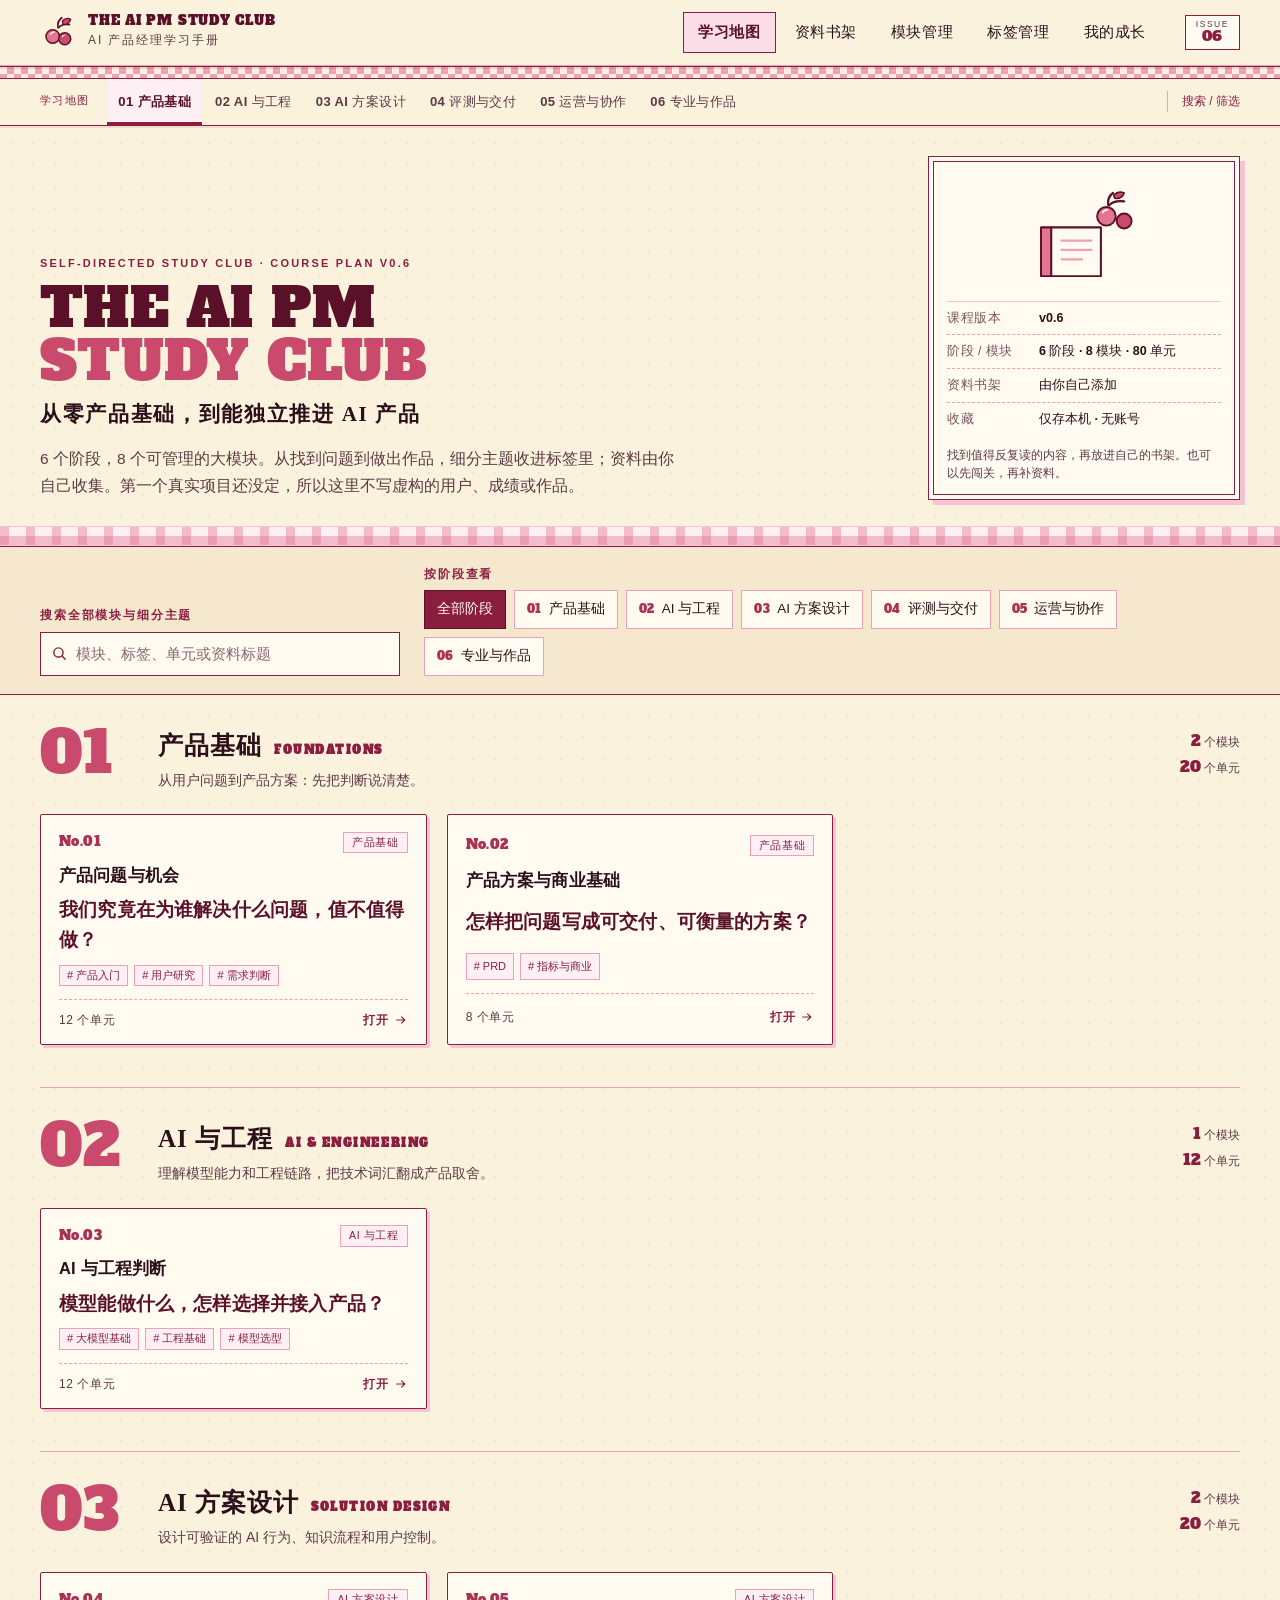
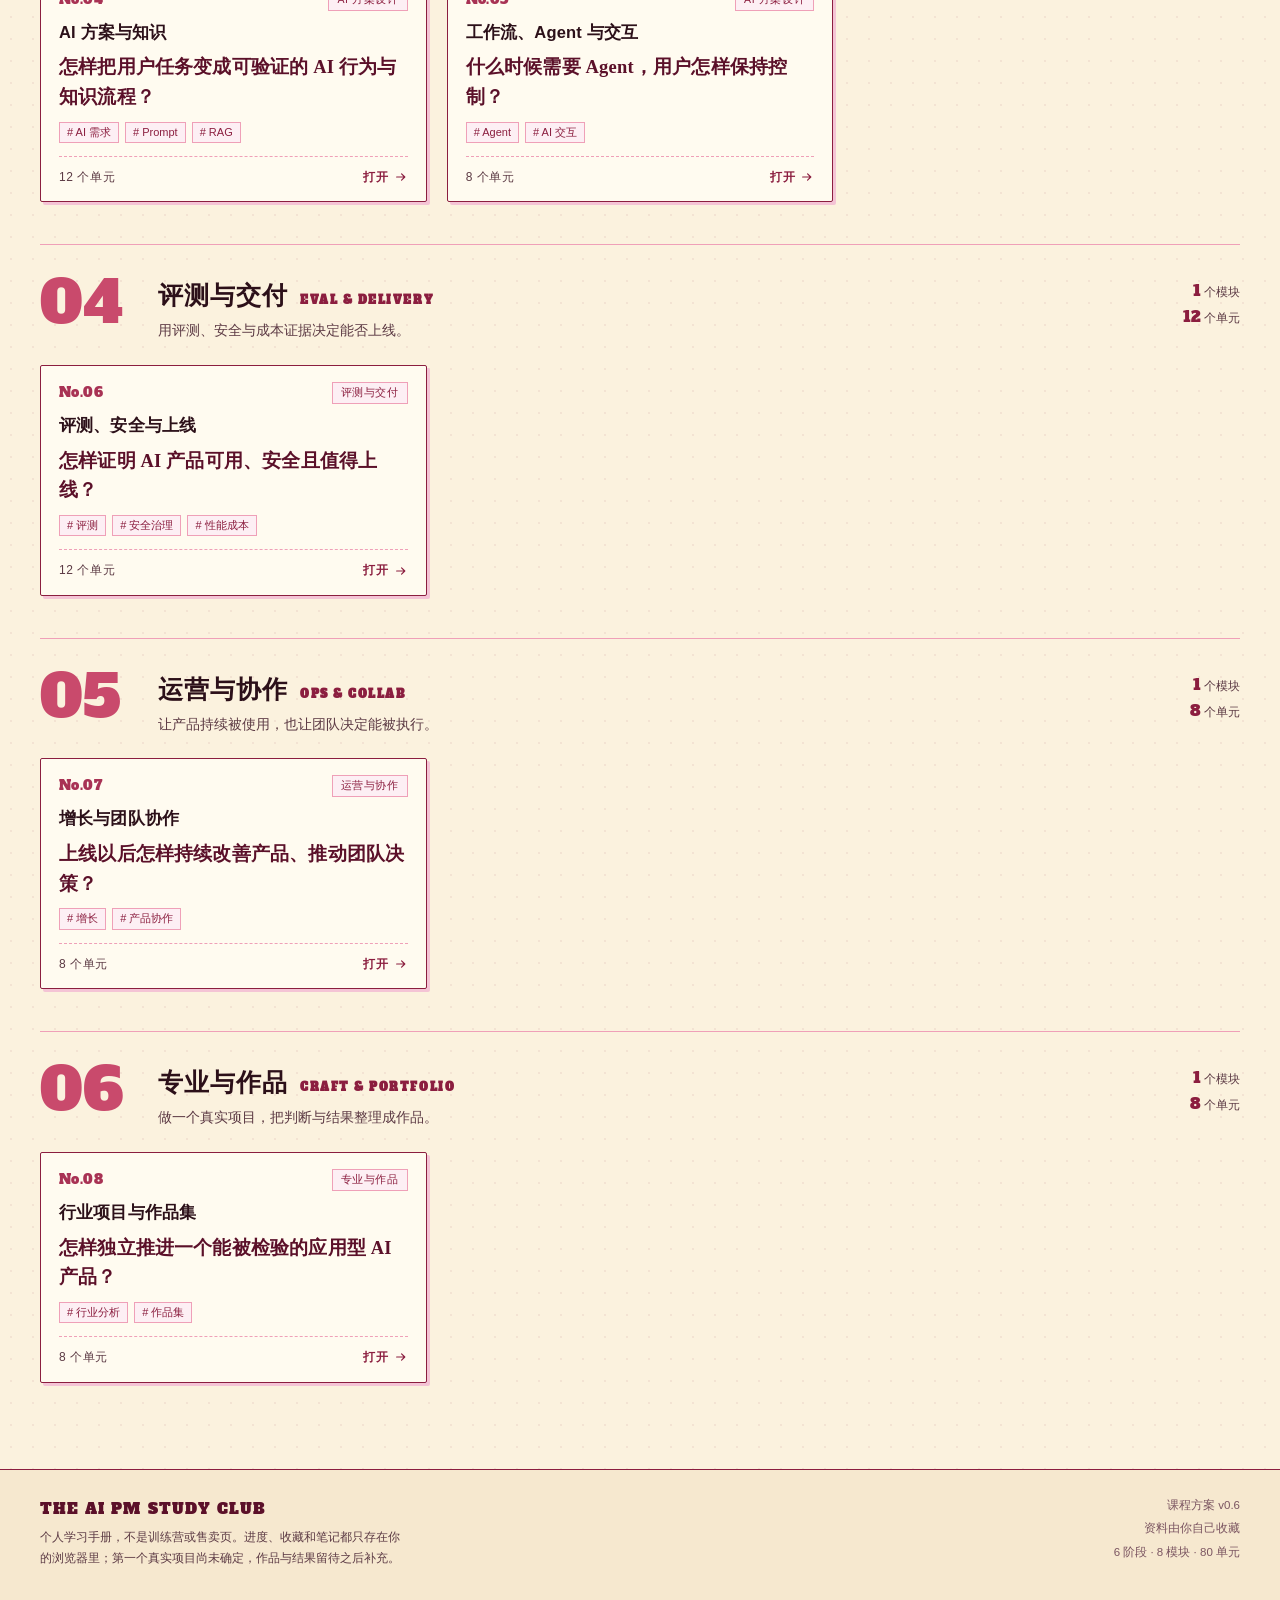
==== commit b6a4218a: "Add module management across study site" ====
--- a/index.html
+++ b/index.html
@@ -4,7 +4,7 @@
 <meta charset="utf-8">
 <meta name="viewport" content="width=device-width, initial-scale=1">
 <title>学习地图 · AI 产品经理学习手册</title>
-<meta name="description" content="从零产品基础到能独立推进应用型 AI 产品的个人学习路径：6 个阶段、8 个模块、80 个学习单元。">
+<meta name="description" content="从零产品基础到能独立推进应用型 AI 产品的个人学习路径：按阶段学习，自己管理模块、标签和资料。">
 <link rel="preconnect" href="https://fonts.googleapis.com">
 <link rel="preconnect" href="https://fonts.gstatic.com" crossorigin>
 <link href="https://fonts.googleapis.com/css2?family=Alfa+Slab+One&display=swap" rel="stylesheet">
@@ -33,6 +33,7 @@
     <nav class="nav" aria-label="主导航">
       <a class="nav-link" href="index.html" aria-current="page">学习地图</a>
       <a class="nav-link" href="library.html">资料书架</a>
+      <a class="nav-link" href="library.html#module-manager">模块管理</a>
       <a class="nav-link" href="library.html#tag-manager">标签管理</a>
       <a class="nav-link" href="growth.html">我的成长</a>
     </nav>
@@ -65,7 +66,7 @@
         <span class="mast-en">THE AI PM<br><em>STUDY CLUB</em></span>
         <span class="mast-cn">从零产品基础，到能独立推进 AI 产品</span>
       </h1>
-      <p class="lede">6 个阶段、8 个大模块、80 个学习单元。从找到问题到做出作品，细分主题收进标签里；资料由你自己收集。第一个真实项目还没定，所以这里不写虚构的用户、成绩或作品。</p>
+      <p class="lede">6 个阶段，<span data-module-count>8</span> 个可管理的大模块。从找到问题到做出作品，细分主题收进标签里；资料由你自己收集。第一个真实项目还没定，所以这里不写虚构的用户、成绩或作品。</p>
     </div>
     <aside class="issue-card" aria-label="手册信息">
       <div class="issue-art">
@@ -90,7 +91,7 @@
       </div>
       <dl class="issue-rows">
         <div class="issue-row"><dt>课程版本</dt><dd>v0.6</dd></div>
-        <div class="issue-row"><dt>阶段 / 模块</dt><dd>6 阶段 · 8 模块 · 80 单元</dd></div>
+        <div class="issue-row"><dt>阶段 / 模块</dt><dd data-module-stats>6 阶段 · 8 模块 · 80 单元</dd></div>
         <div class="issue-row"><dt>资料书架</dt><dd>由你自己添加</dd></div>
         <div class="issue-row"><dt>收藏</dt><dd>仅存本机 · 无账号</dd></div>
       </dl>
@@ -104,13 +105,13 @@
 <div class="controls" id="map-controls">
   <div class="wrap controls-grid">
     <div>
-      <label class="field-label" for="map-search">搜索全部 8 个模块与细分主题</label>
+      <label class="field-label" for="map-search">搜索全部模块与细分主题</label>
       <div class="search-shell">
         <svg class="od-icon" viewBox="0 0 24 24" fill="none" stroke="currentColor" stroke-width="2" aria-hidden="true" focusable="false"><circle cx="10.5" cy="10.5" r="6.5"/><path d="m15.6 15.6 4.4 4.4" stroke-linecap="round"/></svg>
         <input id="map-search" type="search" placeholder="模块、标签、单元或资料标题" autocomplete="off" aria-describedby="map-search-hint">
         <button type="button" class="clear-btn" id="map-clear" hidden>清除</button>
       </div>
-      <span class="sr-only" id="map-search-hint">搜索范围是全部六个阶段的 8 个模块及主题标签，不受当前阶段筛选影响。</span>
+      <span class="sr-only" id="map-search-hint">搜索范围是全部六个阶段的可见模块及主题标签，不受当前阶段筛选影响。</span>
     </div>
     <div>
       <p class="field-label" id="stage-rail-label">按阶段查看</p>
@@ -143,7 +144,7 @@
     <div class="foot-meta">
       <span>课程方案 v0.6</span>
       <span>资料由你自己收藏</span>
-      <span>6 阶段 · 8 模块 · 80 单元</span>
+      <span data-module-stats>6 阶段 · 8 模块 · 80 单元</span>
     </div>
   </div>
 </footer>
--- a/styles.css
+++ b/styles.css
@@ -1355,6 +1355,8 @@
 .tag-manager-create input, .tag-manager-edit input { flex: 1; min-width: 0; border: 1px solid var(--pink-400); background: var(--paper-light); padding: 9px 11px; font: 14px var(--font-body); color: var(--ink); }
 .tag-manager-create .btn { flex: none; }
 #tag-manager-status { min-height: 20px; margin-top: 6px; color: var(--cherry); font-size: 12px; }
+#module-manager-status { min-height: 20px; margin-top: 6px; color: var(--cherry); font-size: 12px; }
+.tag-manager-create select { min-width: 150px; border: 1px solid var(--pink-400); background: var(--paper-light); padding: 9px 11px; font: 13px var(--font-body); color: var(--ink); }
 .tag-manager-all { margin-top: 17px; }
 .tag-manager-all h3 { padding-bottom: 8px; border-bottom: 1px solid var(--pink-300); color: var(--cherry-deep); font-size: 15px; }
 .tag-manager-all h3 span { margin-left: 5px; color: var(--pink-ink); font-size: 12px; }
@@ -1369,6 +1371,14 @@
 .tag-manager-item > button[data-manager-delete] { font-size: 17px; line-height: 1; }
 .tag-manager-edit { display: flex; align-items: center; gap: 7px; padding: 4px; }
 .tag-manager-edit input { width: 145px; }
+.module-manager-list { display: grid; grid-template-columns: repeat(auto-fill, minmax(300px, 1fr)); gap: 8px; padding-top: 10px; }
+.module-manager-item { display: flex; align-items: center; min-height: 46px; border: 1px solid var(--pink-300); background: var(--paper-light); color: var(--cherry-deep); font: 13px var(--font-body); }
+.module-manager-item .module-name { flex: 1; min-width: 0; padding: 8px 10px; }
+.module-manager-item small { display: block; margin-top: 2px; color: var(--ink-faint); font-size: 11px; }
+.module-manager-item button { align-self: stretch; border: 0; border-left: 1px solid var(--pink-300); background: none; color: var(--cherry); padding: 7px 9px; font: 12px var(--font-body); cursor: pointer; }
+.module-manager-item button:hover { background: var(--pink-100); }
+.module-manager-item input { flex: 1; min-width: 0; margin: 5px; border: 1px solid var(--pink-400); background: var(--paper); padding: 7px; font: 13px var(--font-body); }
+.module-manager-item select { max-width: 100px; border: 1px solid var(--pink-400); background: var(--paper); padding: 7px 3px; font: 12px var(--font-body); color: var(--ink); }
 
 .shelf-head {
   display: grid;
